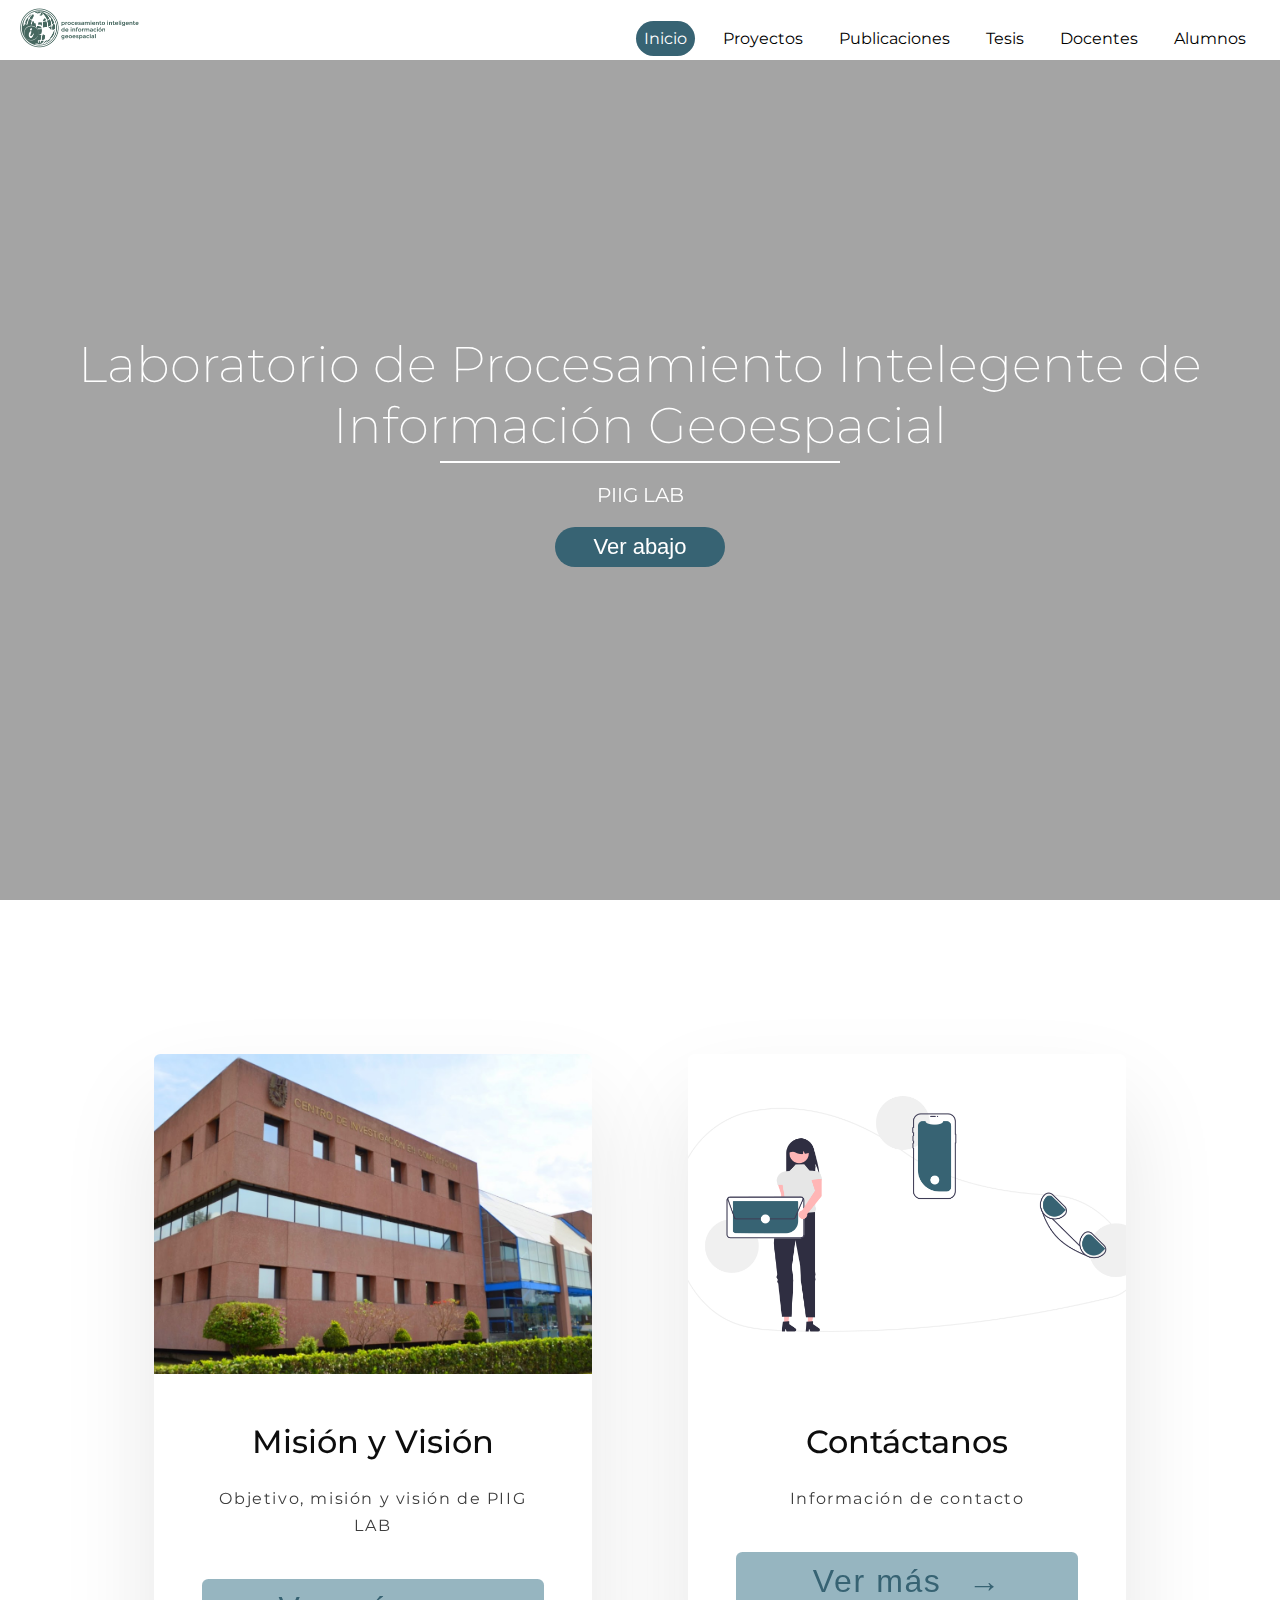
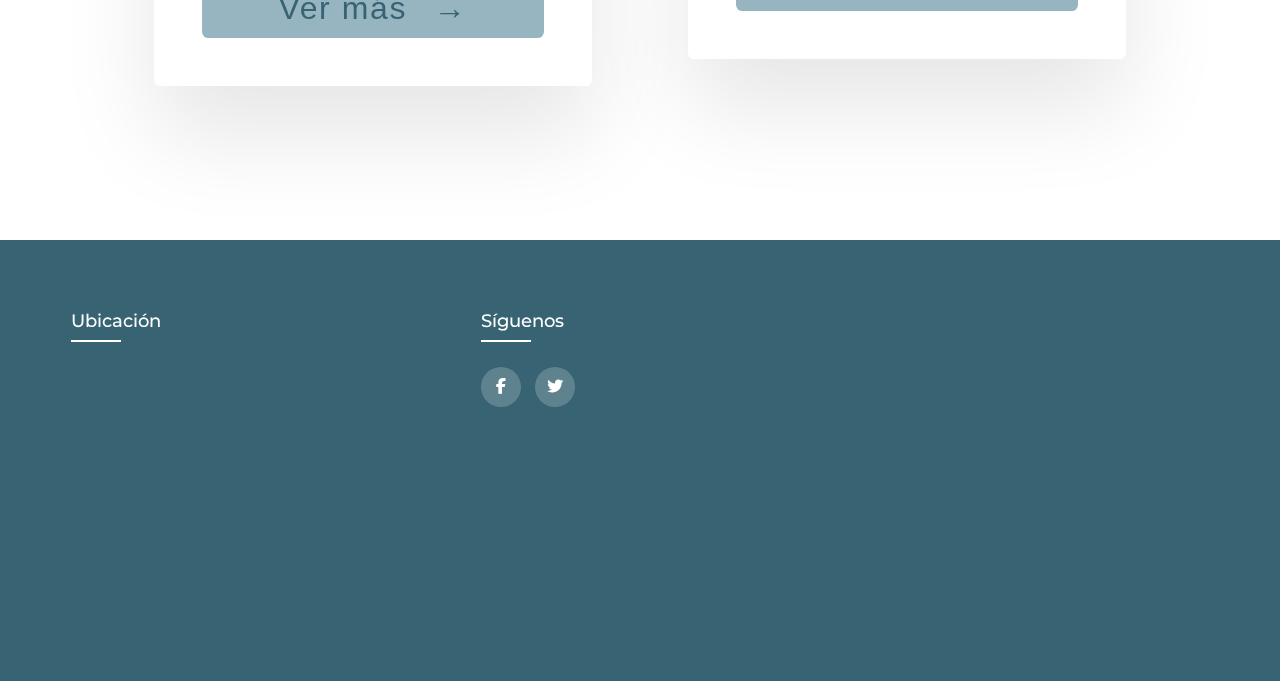
==== index.html @ 268bc1fd "Add files via upload" ====
<!DOCTYPE html>
<html lang="en">
<head>
    <meta charset="UTF-8">
    <meta http-equiv="X-UA-Compatible" content="IE=edge">
    <meta name="viewport" content="width=device-width, initial-scale=1.0">
    <link href="https://cdn.jsdelivr.net/npm/bootstrap@5.1.3/dist/css/bootstrap.min.css" rel="stylesheet" integrity="sha384-1BmE4kWBq78iYhFldvKuhfTAU6auU8tT94WrHftjDbrCEXSU1oBoqyl2QvZ6jIW3" crossorigin="anonymous">
    <link rel="preconnect" href="https://fonts.googleapis.com">
    <link rel="preconnect" href="https://fonts.gstatic.com" crossorigin>
    <link href="https://fonts.googleapis.com/css2?family=Montserrat&display=swap" rel="stylesheet">    
    <link rel="stylesheet" href="./CSS/index.css">
    <link rel="stylesheet" href="./CSS/responsive.css">
    <link rel="stylesheet" href="https://cdnjs.cloudflare.com/ajax/libs/font-awesome/6.2.0/css/all.min.css">
    <link rel="shortcut icon" type="image/png" href="./IMG/logo2.png">
    <title>PIIG LAB | Sitio web del Laboratorio PIIG - CIC</title>
</head>
<body>

    <header id="header">
        
        <nav class="menu">

            <div class="icono-cabeza">
                <h1><a href="#"><img class="logo" src="./IMG/logoSINfondo.png"></a></h1>
                <span class="span-menu"><i class="fas fa-bars"></i></span>
            </div>
            <a href="#" class="toggle-button">
                <span class="bar"></span>
                <span class="bar"></span>
                <span class="bar"></span>
            </a>
            <div class="list-container">
                <ul class="lists">
                    <li><a href="#" class="activo">Inicio</a></li>
                    <br>
                    <li><a href="proyectos.html">Proyectos</a></li>
                    <br>
                    <li><a href="publicaciones.html">Publicaciones</a></li>
                    <br>
                    <li><a href="tesis.html">Tesis</a></li>
                    <br>
                    <li><a href="docentes.html">Docentes</a></li>
                    <br>
                    <li><a href="alumnos.html">Alumnos</a></li>
                </ul>
            </div>

        </nav>

        <!--Imagen para la cabecera-->
        <div class="img-cabeza">

            <div class="descripcion">
                <h1>Laboratorio de Procesamiento Intelegente de Información Geoespacial</h1>
                <hr>
                <p>PIIG LAB</p>
                <button id="abajo">Ver abajo</button>
            </div>

            <video src="IMG/fondoplaneta3.mp4" autoplay muted loop></video>

            <div class="capa"></div>

        </div>

    </header>

    <main class="main" id="main">

        <section>

            <div class="grid">
                <div class="grid-item">
                  <div class="card">
                    <img class="card-img" src="./IMG/fachadaCIC.png" alt="Rome" />
                    <div class="card-content">
                      <h1 class="card-header">Misión y Visión</h1>
                      <p class="card-text">
                        Objetivo, misión y visión de PIIG LAB
                      </p>
                      <button class="card-btn"><a href="misionyvision.html">Ver más <span>&rarr;</span></a></button>
                    </div>
                  </div>
                </div>
                <div class="grid-item">
                  <div class="card">
                    <img
                      class="card-img"
                      src="./IMG/contacto.png"
                      alt="Contáctanos"
                    />
                    <div class="card-content">
                      <h1 class="card-header">Contáctanos</h1>
                      <p class="card-text">
                        Información de contacto
                      </p>
                      <button class="card-btn"><a href="contactanos.html">Ver más <span>&rarr;</span></a></button>
                    </div>
                  </div>
                </div>
              </div>

        </section>

        

    </main>

    <footer class="footer">
        <div class="container">
            <div class="row">
                <div class="footer-col">
                    <h4>Ubicación</h4>
                    <ul>
                        <li><iframe class="map" src="https://www.google.com/maps/embed?pb=!1m18!1m12!1m3!1d3760.8930937282494!2d-99.14976118679199!3d19.503234743475925!2m3!1f0!2f0!3f0!3m2!1i1024!2i768!4f13.1!3m3!1m2!1s0x85d1f84a9cf3183d%3A0x78efe76dd0d5bbe1!2sCentro%20de%20Investigaci%C3%B3n%20en%20Computaci%C3%B3n%20del%20IPN!5e0!3m2!1ses!2smx!4v1662665701195!5m2!1ses!2smx" width="800" height="600" style="border:0;" allowfullscreen="" loading="lazy" referrerpolicy="no-referrer-when-downgrade"></iframe></li>
                    </ul>
                </div>
                
                <div class="footer-col">
                    <h4>Síguenos</h4>
                    <div class="social-links">
                        <a href="https://www.facebook.com/piiglab.cicipn?fref=ts"><i class="fab fa-facebook-f"></i></a>
                        <a href="https://twitter.com/PIIGLAB"><i class="fab fa-twitter"></i></a>
                    </div>
                </div>
            </div>
        </div>
   </footer>

    <script src="JS/javascript.js"></script>
    <script src="./JS/boton.js"></script>

</body>
</html>
---- CSS/index.css ----
:root{
    --negro: black;
    --blanco: white;

    /*Paleta de Colores*/
    --gris: #5A6C73;
    --celeste: #75D2F4;
    --azulito: #BDE4F2;
    --obscuro: #376373;
    --grisazul: #96B5C0;

}

*{
    margin: 0;
    padding: 0;
    box-sizing: border-box;
}

body{
    background: var(--blanco);
    overflow-x: hidden;
    font-family: 'Montserrat', sans-serif;
}


/*Menú*/

#header{
    position: relative;
    width: 100%;
}

.logo{
    height: 40px;
}

.menu{
    position: fixed;
    top: 0;
    left: 0;
    width: 100%;
    height: 60px;
    background: rgb(255, 255, 255);
    display: flex;
    justify-content: space-between;
    align-items: center;
    z-index: 9999;
}

.menu .icono-cabeza{
    margin-left: 20px;
    margin-top: 5px;
}

.menu .icono-cabeza h1 a{
    text-decoration: none;
    font-size: 35px;
    font-weight: 400;
    color: var(--negro);
}

.menu .list-container{
    padding-top: 1rem;
    padding-right: 1rem;
}

.menu .list-container .lists{
    display: flex;
    
}

.menu .list-container .lists li{
    list-style: none;
}

.menu .list-container .lists li a{
    text-decoration: none;
    margin: 0px 10px;
    padding: 8px;
    color: var(--negro);
    border-radius: 24px;
    font-size: 16px;
    transition: 0.3s;
}

.menu .list-container .lists li a.activo{
    background: var(--obscuro);
    color: var(--blanco);
}

.menu .list-container .lists li a:hover{
    background: var(--obscuro);
    color: var(--blanco);
}

.span-menu > .fa-bars{
    display: none;
}

/*Fondos de las páginas*/

.fondotesis{
    position: relative;
    width: 100%;
    height: 30rem;
    background: url(../IMG/tesis.jpg);
    background-attachment: fixed;
    background-position: center;
    background-size: cover;
}

.fondoalumnos{
    position: relative;
    width: 100%;
    height: 30rem;
    background: url(../IMG/estudiantes.jpg);
    background-attachment: fixed;
    background-position: center;
    background-size: cover;
}

.fondodocentes{
    position: relative;
    width: 100%;
    height: 30rem;
    background: url(../IMG/docentes.jpg );
    background-attachment: fixed;
    background-position: center;
    background-size: cover;
}

.fondoproyectos{
    position: relative;
    width: 100%;
    height: 30rem;
    background: url(../IMG/proyectos.jpg);
    background-attachment: fixed;
    background-position: center;
    background-size: cover;
}

.fondopublicaciones{
    position: relative;
    width: 100%;
    height: 30rem;
    background: url(../IMG/publicaciones.jpg);
    background-attachment: fixed;
    background-position: center;
    background-size: cover;
}

.fondomision{
    position: relative;
    width: 100%;
    height: 30rem;
    background: url(../IMG/misionyvision.jpg);
    background-attachment: fixed;
    background-position: center;
    background-size: cover;
}

.fondocontactos{
    position: relative;
    width: 100%;
    height: 30rem;
    background: url(../IMG/contactanos.jpg);
    background-attachment: fixed;
    background-position: center;
    background-size: cover;
}

/*header imagenes*/

.img-cabeza{
    position: relative;
    width: 100%;
    height: 100vh;
    
}

.descripcion{
    position: relative;
    z-index: 2;
    top: 0;
    left: 0;
    width: 100%;
    height: 100%;
    background: rgba(0, 0, 0, 0.356);
    display: flex;
    text-align: center;
    justify-content: center;
    align-items: center;
    flex-direction: column;
}

.descripcion h1{
    font-size: 50px;
    color: var(--blanco);
    font-weight: 200;
}

.descripcion hr{
    width: 400px;
    height: 2px;
    background: var(--blanco);
    border: none;
    margin-top: 5px;
}

.descripcion p{
    font-size: 20px;
    color: var(--blanco);
    margin-top: 20px;
}

.descripcion > button{
    width: 170px;
    height: 40px;
    background: var(--obscuro);
    border-radius: 24px;
    border: none;
    outline: none;
    font-size: 22px;
    color: var(--blanco);
    text-align: center;
    margin-top: 20px;
    cursor: pointer;
    transition: 0.5s;
}

.descripcion > button:hover{
    background: var(--gris);
}

video{
    position: absolute;
    top: 0;
    left: 0;
    width: 100%;
    height: 100%;
    object-fit: cover;
}

.capa{
    position: absolute;
    top: 0;
    left: 0;
    width: 100%;
    height: 100%;
    background: #1c1c1c;
    opacity: 0.2;
    mix-blend-mode: overlay;
}

.toggle-button{
    position: absolute;
    top: .75rem;
    right: 1rem;
    display: none;
    flex-direction: column;
    justify-content: space-between;
    width: 30px;
    height: 21px;
}

.toggle-button .bar{
    height: 3px;
    width: 100%;
    background-color: rgb(0, 0, 0);
    border-radius: 5px;
}

@media (max-width:780px){
    .toggle-button{
        display: flex;
    }
    .list-container{
        display: none;
        width: 100%;
        background: white;
        margin-right: 0px;
        margin-top: 0px;
    }
    .menu{
        flex-direction: column;
        
    }
    .list-container ul{
        width: 100%;
        flex-direction: column;
    }
    .list-container li{
        text-align: center;
    }
    .list-container li a{
        padding: 0.5rem 0.5rem;
    }
   
    
    .menu .list-container .lists{
        display: flex;
        
    }
    
    .menu .list-container .lists li{
        list-style: none;
        
    }
    
    .menu .list-container .lists li a{
        text-decoration: none;
        
        margin: 0px 10px;
        padding: 8px;
        color: rgb(0, 0, 0);
        border-radius: 24px;
        font-size: 16px;
        transition: 0.3s;
        width: 50%;
    }
    
    .menu .list-container .lists li a.activo{
        background: var(--obscuro);
        color: rgb(255, 255, 255);
    }
    
    .menu .list-container .lists li a:hover{
        background: var(--obscuro);
        color: rgb(255, 255, 255);
    }
    
    .list-container.active{
        display: flex;
    }
}

/*footer*/
.container{
	max-width: 1170px;
	margin:auto;
}
.row{
	display: flex;
	flex-wrap: wrap;
}
ul{
	list-style: none;
}
.footer{
	background-color: #376373;
    padding: 70px 0;
}
.footer-col{
   width: 35%;
   padding: 0 1rem;
}
.footer-col h4{
	font-size: 18px;
	color: #ffffff;
	text-transform: capitalize;
	margin-bottom: 35px;
	font-weight: 500;
	position: relative;
}
.footer-col h4::before{
	content: '';
	position: absolute;
	left:0;
	bottom: -10px;
	background-color: #ffffff;
	height: 2px;
	box-sizing: border-box;
	width: 50px;
}
.footer-col ul li:not(:last-child){
	margin-bottom: 10px;
}
.footer-col ul li a{
	font-size: 16px;
	text-transform: capitalize;
	color: #ffffff;
	text-decoration: none;
	font-weight: 300;
	color: #bbbbbb;
	display: block;
	transition: all 0.3s ease;
}
.footer-col ul li a:hover{
	color: #ffffff;
	padding-left: 8px;
}
.footer-col .social-links a{
	display: inline-block;
	height: 40px;
	width: 40px;
	background-color: rgba(255,255,255,0.2);
	margin:0 10px 10px 0;
	text-align: center;
	line-height: 40px;
	border-radius: 50%;
	color: #ffffff;
	transition: all 0.5s ease;
}
.footer-col .social-links a:hover{
	color: #24262b;
	background-color: #ffffff;
}

/*responsive*/
@media(max-width: 767px){
  .footer-col{
    width: 50%;
    margin-bottom: 30px;
}
}
@media(max-width: 574px){
  .footer-col{
    width: 100%;
}
}

.map{
    width: 100%;
    height: 15rem;
}

/*Tarjetas para información*/
.grid {
    display: grid;
    width: 100%;
    padding: 12%;
    grid-gap: 6rem;
    grid-template-columns: repeat(auto-fit, minmax(20rem, 1fr));
    align-items: start;
  }
  
  .grid-item {
    background-color: #fff;
    border-radius: 0.4rem;
    overflow: hidden;
    box-shadow: 0 3rem 6rem rgba(0, 0, 0, 0.1);
    cursor: pointer;
    transition: 0.2s;
  }
  
  .grid-item:hover {
    transform: translateY(-0.5%);
    box-shadow: 0 4rem 8rem rgba(0, 0, 0, 0.5);
  }
  
  .card-img {
    display: block;
    width: 100%;
    height: 20rem;
    object-fit: cover;
  }
  
  .card-content {
    padding: 3rem;
  }
  
  .card-header {
    font-size: 2rem;
    font-weight: 500;
    color: #0d0d0d;
    margin-bottom: 1.5rem;
    text-align: center;
  }
  
  .card-text {
    font-size: 1rem;
    letter-spacing: 0.1rem;
    line-height: 1.7;
    color: #3d3d3d;
    margin-bottom: 2.5rem;
    text-align: center;
  }
  
  .card-btn {
    display: block;
    width: 100%;
    padding: 0.7rem;
    font-size: 2rem;
    text-align: center;
    color: var(--obscuro);
    background-color: #96B5C0;
    border: none;
    border-radius: 0.4rem;
    transition: 0.2s;
    cursor: pointer;
    letter-spacing: 0.1rem;
  }
  
  .card-btn a{
    text-decoration: none;
    color: var(--obscuro);
    }
  
  .card-btn span {
    margin-left: 1rem;
    transition: 0.2s;
  }
  
  .card-btn:hover,
  .card-btn:active {
    background-color: #6c94a3;
  }
  
  .card-btn:hover span,
  .card-btn:active span {
    margin-left: 1.5rem;
  }
  
  @media only screen and (max-width: 60em) {
  
    .grid {
      grid-gap: 3rem;
    }
  }


/*Grid para las paginas*/

.grid-layout{
    display: grid;
    grid-template-columns: 10% 80% 10%;
    padding-top: 4rem;
    justify-content: stretch;
    padding-bottom: 4rem;
}  
.c2{
    text-align: justify;
}
.c2_info{
    text-align: center;
}

/*Grid de tarjetas de personas*/

.grid-personas{
    display: grid;
    grid-template-columns: repeat(auto-fit, minmax(15rem, 1fr));
    padding-top: 4rem;
    padding-bottom: 4rem;
}

.persona1{
    text-align: center;
    grid-column: 1/3;
    padding: 2rem;
}
.persona1 img{
    height: 20rem;
    padding-bottom: 1rem;
}

.persona{
    text-align: center;
    padding: 2rem;
}
.persona img{
    height: 12rem;
    padding-bottom: 1rem;
}

h1, h2{
    font-weight: bold;
}

.grado{
    text-align: center;
}







/*Estilos extras*/

.linea i{
    color: var(--obscuro);
}
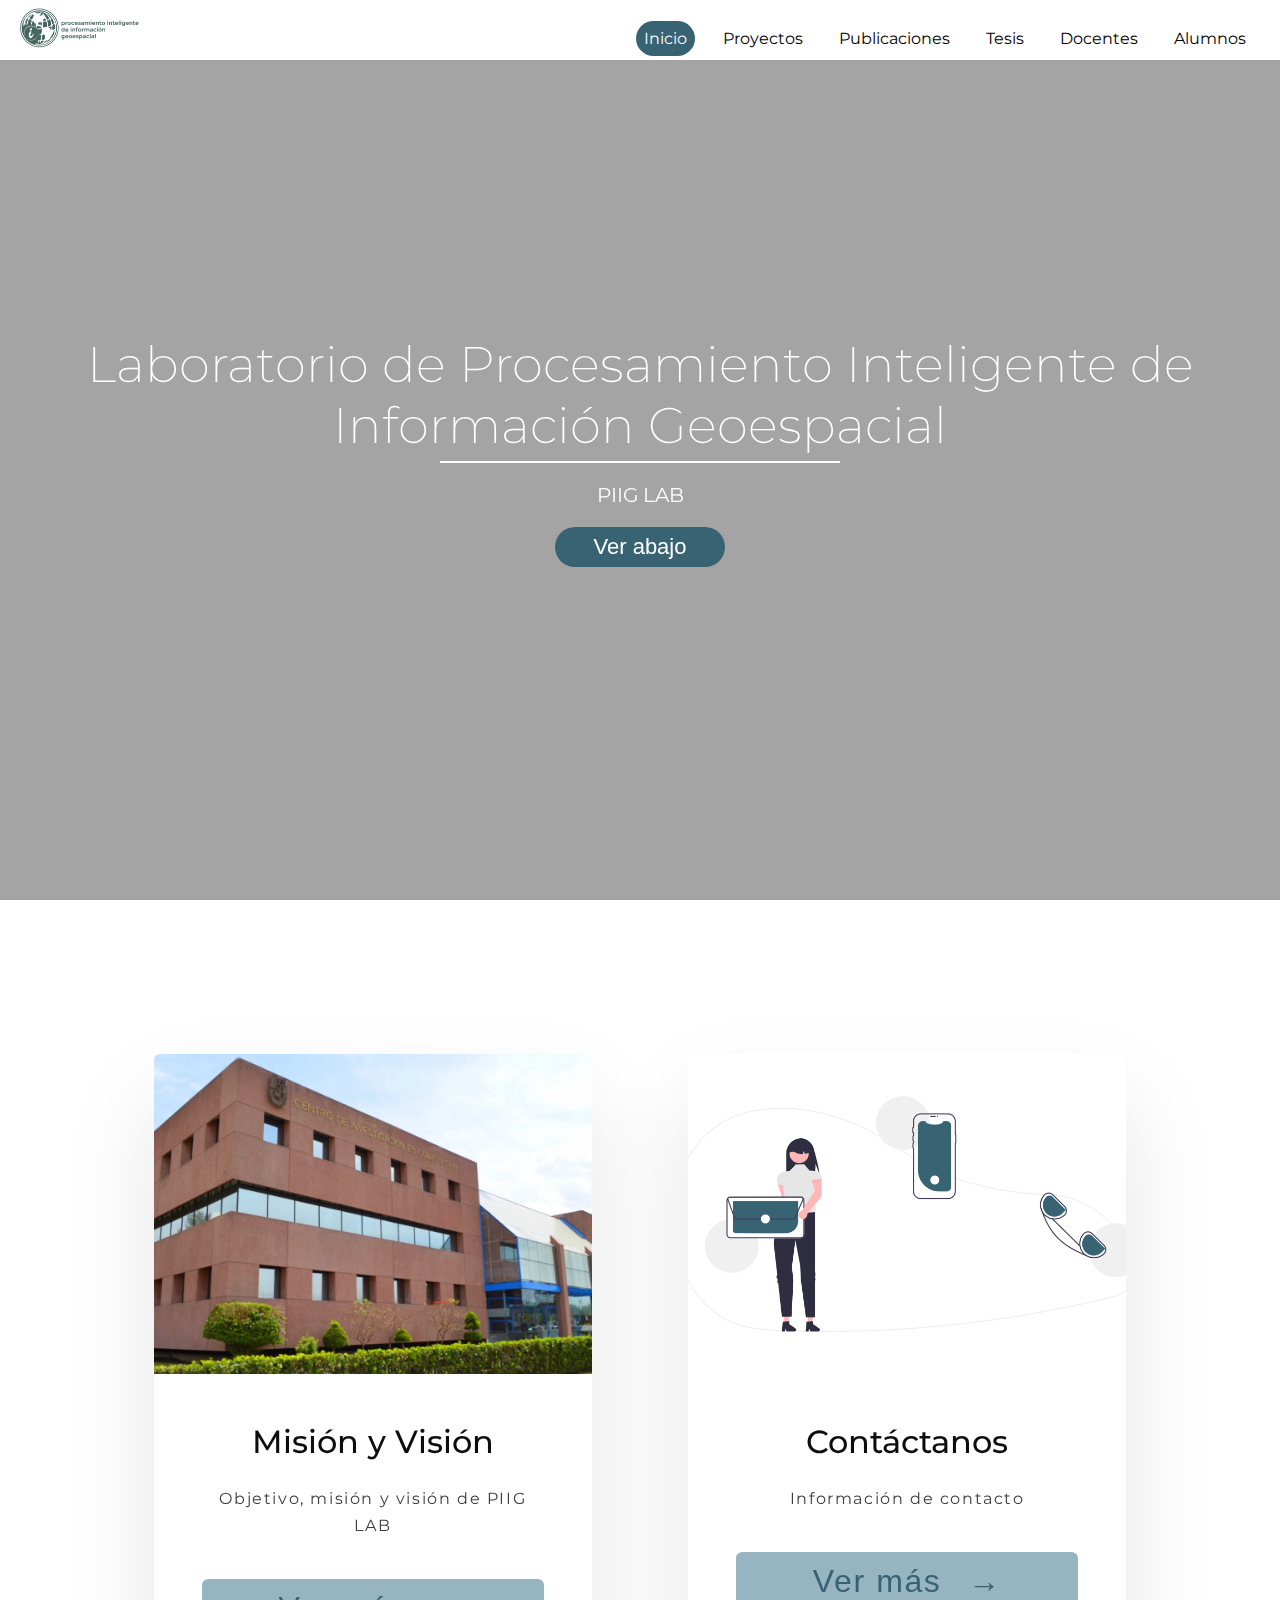
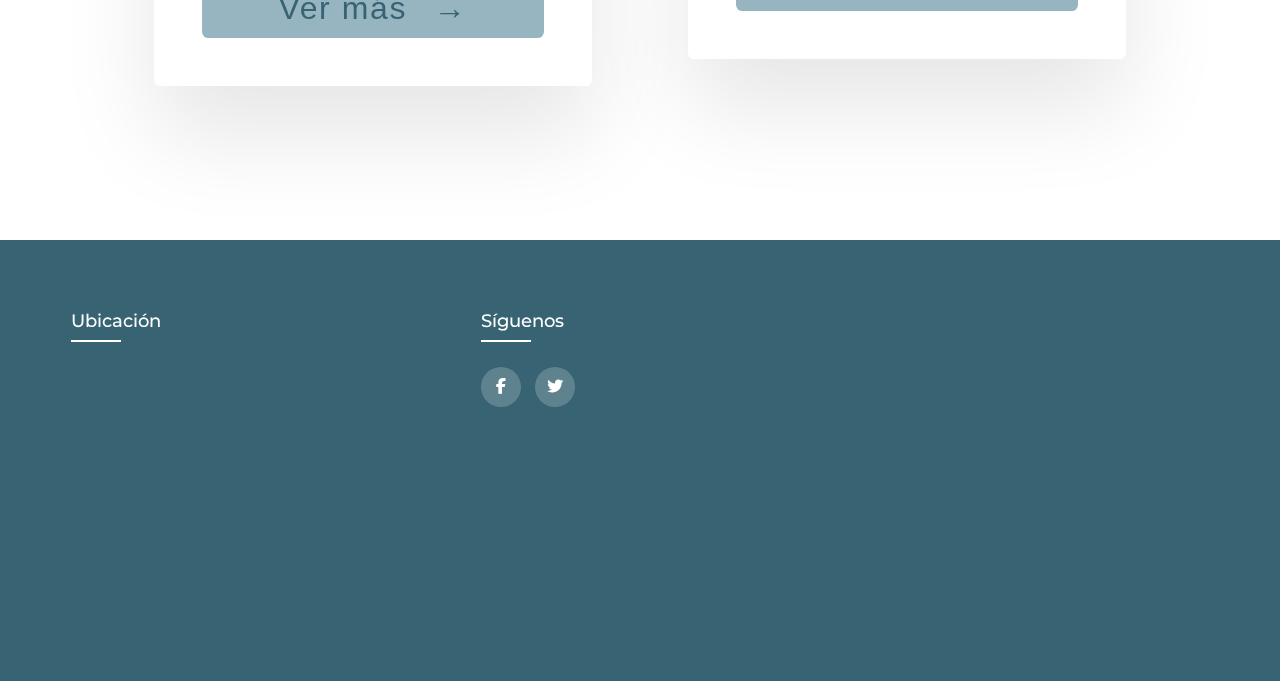
==== commit 227c4f44: "ordenamiento proyectos" ====
--- a/index.html
+++ b/index.html
@@ -51,7 +51,7 @@
         <div class="img-cabeza">
 
             <div class="descripcion">
-                <h1>Laboratorio de Procesamiento Intelegente de Información Geoespacial</h1>
+                <h1>Laboratorio de Procesamiento Inteligente de Información Geoespacial</h1>
                 <hr>
                 <p>PIIG LAB</p>
                 <button id="abajo">Ver abajo</button>
